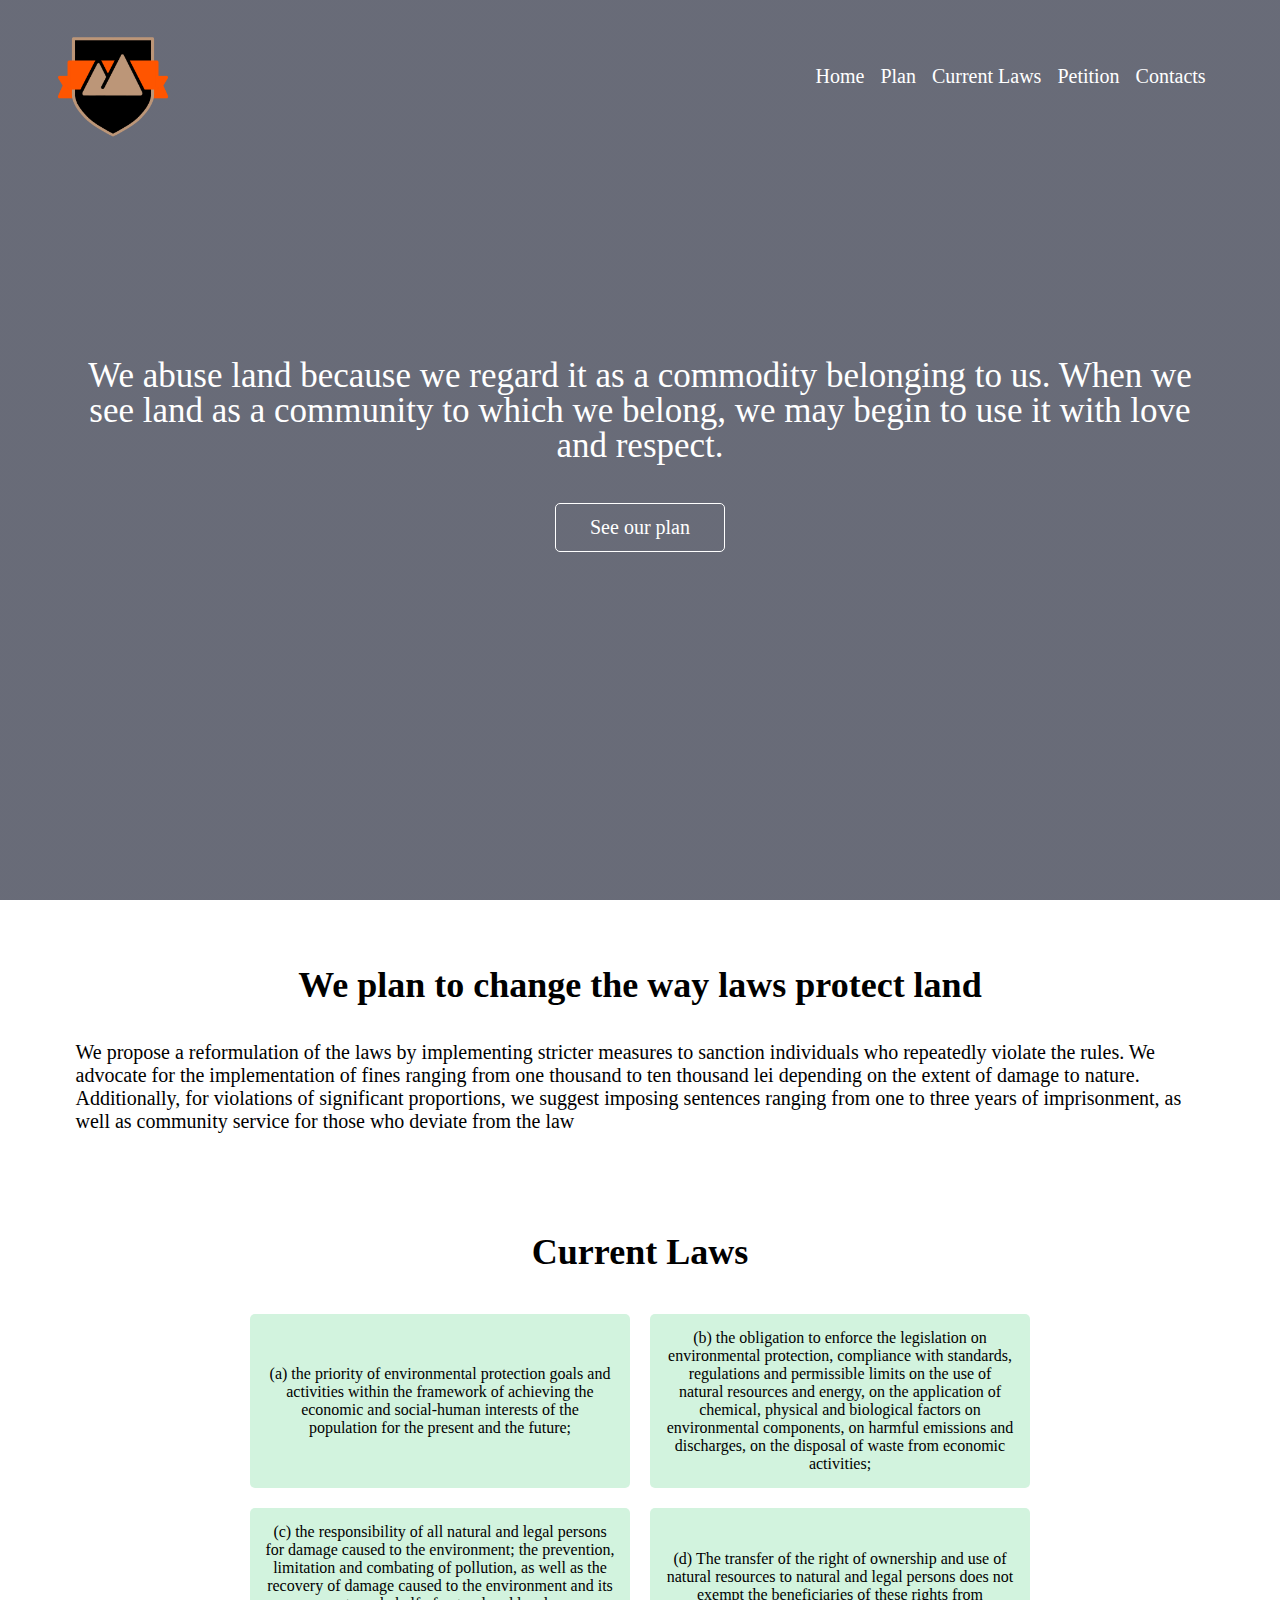
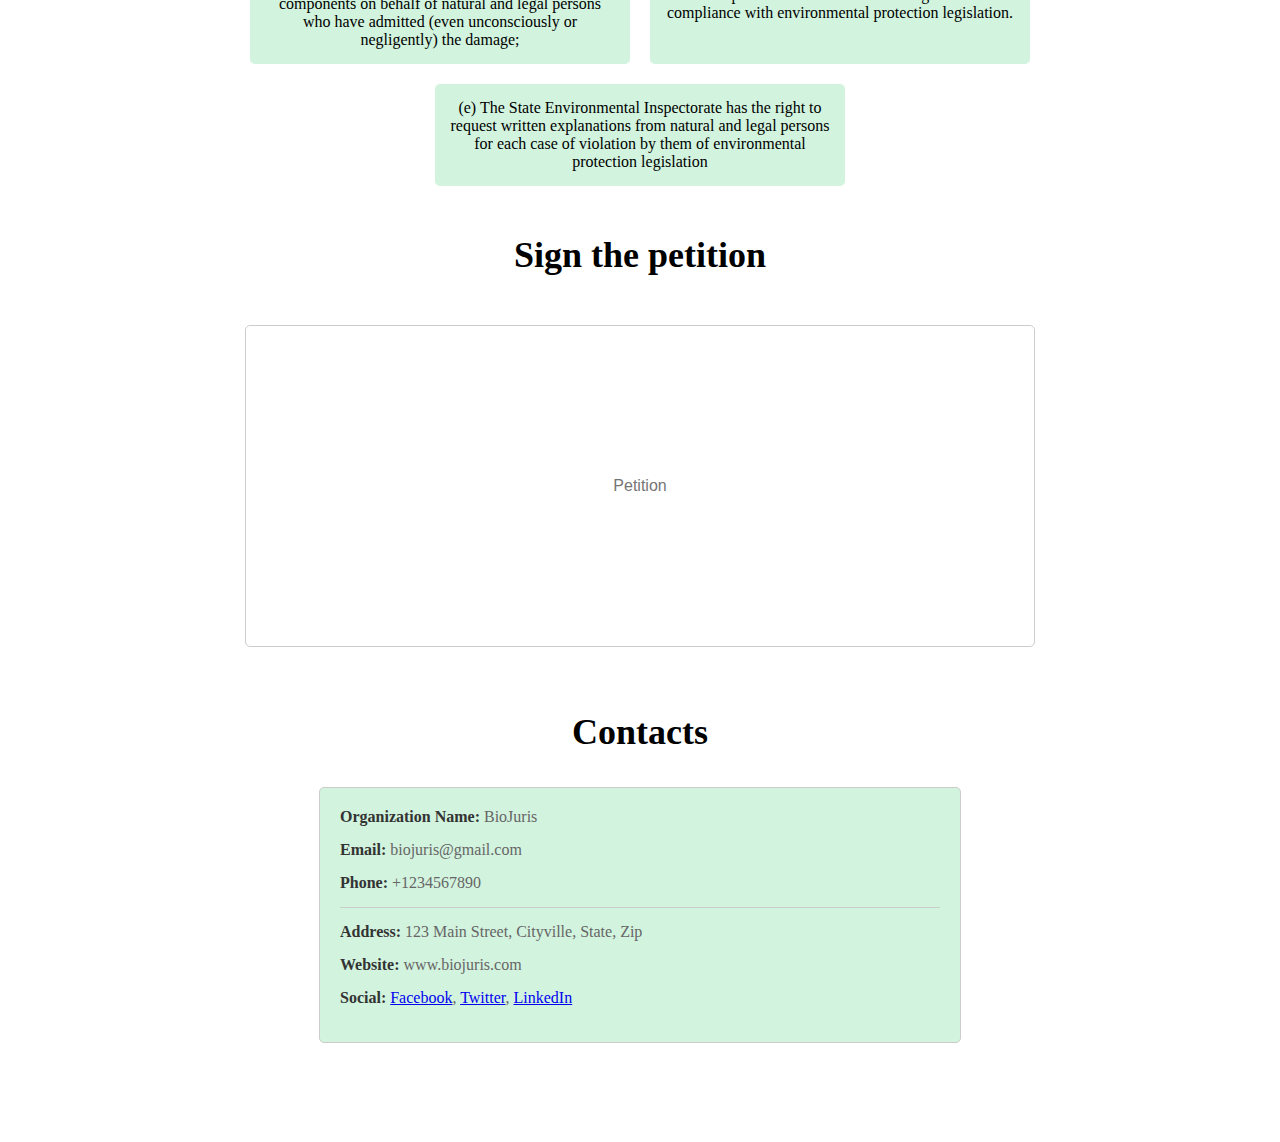
==== index.html @ b0d041f0 "Initial commit" ====
<!DOCTYPE html>
<html lang="en">
<head>
    <meta charset="UTF-8">
    <meta name="viewport" content="width=device-width, initial-scale=1.0">
    <title>BioJuris</title>
    <link rel="stylesheet" href="style.css">
    <link  rel="stylesheet" href="https://cdnjs.cloudflare.com/ajax/libs/font-awesome/6.5.2/css/all.min.css">
</head>
<body>
<!-- fonts 13:20-->
<section class="header">
    <video autoplay loop muted plays-inline class="back-video" id="myVideo">
        <source src="images/banner.mp4" type="video/mp4">
    </video>
    <nav>
        <a href="index.html"><img src="images/logo.png"></a>
        <div class="nav-links" id="navLinks">
            <i class="fa fa-times" onclick="hideMenu()"></i>
            <ul>
                <li><a href="Home">Home</a></li>
                <li><a href="Home">Plan</a></li>
                <li><a href="Home">Current Laws</a></li>
                <li><a href="Home">Petition</a></li>
                <li><a href="Home">Contacts</a></li>
            </ul>
        </div>
        <i class="fa fa-bars" onclick="showMenu()"></i>
    </nav>
    <div class="text-box">
        <p>We abuse land because we regard it as a commodity belonging to us. When we see land as a community to which we belong, we may begin to use it with love and respect.</p>
        <a href="" class="btn">See our plan</a>
    </div>
</section>
<section class="plan">
    <h1>We plan to change the way laws protect land</h1>
    <p>We propose a reformulation of the laws by implementing stricter measures to sanction individuals who repeatedly violate the rules. We advocate for the implementation of fines ranging from one thousand to ten thousand lei depending on the extent of damage to nature. Additionally, for violations of significant proportions, we suggest imposing sentences ranging from one to three years of imprisonment, as well as community service for those who deviate from the law</p>
</section>

<section class="laws">
    <h1>Current Laws</h1>
    <div class="container">
        <div class="row">
            <div class="law-col">
                <p>(a) the priority of environmental protection goals and activities within the framework of achieving the economic and social-human interests of the population for the present and the future;</p>
            </div>
            <div class="law-col">
                <p>(b) the obligation to enforce the legislation on environmental protection, compliance with standards, regulations and permissible limits on the use of natural resources and energy, on the application of chemical, physical and biological factors on environmental components, on harmful emissions and discharges, on the disposal of waste from economic activities;</p>
            </div>
        </div>
        <div class="row">
            <div class="law-col">
                <p>(c) the responsibility of all natural and legal persons for damage caused to the environment; the prevention, limitation and combating of pollution, as well as the recovery of damage caused to the environment and its components on behalf of natural and legal persons who have admitted (even unconsciously or negligently) the damage;</p>
            </div>
            <div class="law-col">
                <p>(d) The transfer of the right of ownership and use of natural resources to natural and legal persons does not exempt the beneficiaries of these rights from compliance with environmental protection legislation.</p>
            </div>
        </div>
        <div class="row-centered">
            <div class="law-col">
                <p>(e) The State Environmental Inspectorate has the right to request written explanations from natural and legal persons for each case of violation by them of environmental protection legislation</p>
            </div>
        </div>
    </div>
    
</section>

<section class="petition">
    <h1>Sign the petition</h1>
    <input type="text" class="textbox" placeholder="Petition">
    
</section>


<section class="contacts">
    <h1>Contacts</h1>
    <div class="contact-section">
        <div class="contact-details">
            <span class="contact-label">Organization Name:</span>
            <span class="contact-value">BioJuris</span>
        </div>
        <div class="contact-details">
            <span class="contact-label">Email:</span>
            <span class="contact-value">biojuris@gmail.com</span>
        </div>
        <div class="contact-details">
            <span class="contact-label">Phone:</span>
            <span class="contact-value">+1234567890</span>
        </div>
        <div class="separator"></div>
        <div class="contact-details">
            <span class="contact-label">Address:</span>
            <span class="contact-value">123 Main Street, Cityville, State, Zip</span>
        </div>
        <div class="contact-details">
            <span class="contact-label">Website:</span>
            <span class="contact-value">www.biojuris.com</span>
        </div>
        <div class="contact-details">
            <span class="contact-label">Social:</span>
            <span class="contact-value">
                <a href="https://www.facebook.com/example" target="_blank">Facebook</a>, 
                <a href="https://twitter.com/example" target="_blank">Twitter</a>, 
                <a href="https://www.linkedin.com/in/example" target="_blank">LinkedIn</a>
            </span>
        </div>
    </div>
</section>



<script>
   var navLinks = document.getElementById("navLinks");
   
   function showMenu(){
    navLinks.style.right ="0";
   }

   function hideMenu(){
    navLinks.style.right ="-200px";
   }
   var video = document.getElementById("myVideo");

// Function to change playback speed
function changeSpeed(speed) {
  // Set the playback rate
  video.playbackRate = speed;
}

// Example usage: Change playback speed to 1.5x
changeSpeed(0.75);
</script>
</body>
</html>
---- style.css ----
*{
    margin: 0;
    padding: 0;
}
h1{
    text-align: center;
}
.header{
    min-height: 100vh;
    width:100%;
    background-image: linear-gradient(rgba(4, 9, 30, 0.6), rgba(4,9,30,0.6)), url(images/banner.png);
    background-position: center;
    background-size: cover;
    position: relative;
}
.back-video{
    position: absolute;
    right: 0;
    bottom: 0;
    z-index: -1;
}
nav{
    display: flex;
    padding: 0% 3%;
    justify-content: space-between;
    align-items: center;
}
nav img{
    width: 150px;
}
.nav-links{
    flex: 1;
    text-align: right;
}
.nav-links ul li{
    list-style: none;
    display: inline-block;
    padding: 4px 6px;
    position: relative;
}
.nav-links ul li a{
    color: #fff;
    text-decoration: none;
    font-size: 20px;
}
.nav-links ul li::after{
    content: "";
    width: 0%;
    height: 2px;
    background: #3b6f4c;
    display: block;
    margin: auto;
    transition: 0.5s;
}
.nav-links ul li:hover::after{
    width: 100%;
}
.text-box{
    width: 90%;
    color: #fff;
    position: absolute;
    top: 50%;
    left: 50%;
    transform: translate(-50%,-50%);
    text-align: center;
}
.text-box p{
    margin: 10px 0 40px;
    font-size: 35px;
    line-height: 35px;
    color: #fff;
}
.btn{
    display: inline-block;
    text-decoration: none;
    color: #fff;
    border: 1px solid #fff;
    padding: 12px 34px;
    font-size: 20px;
    background: transparent;
    position: relative;
    cursor: pointer;
    border-radius: 5px;
}
.btn:hover{
    border: 1px solid #3b6f4c;
    background: #3b6f4c;
    transition: 0.5s;
}
nav .fa{
    display: none;
}
.nav-links ul{
    padding: 30px;
}

.plan{
    padding: 5%;
}
.plan p{
    font-size: 20px;
    padding: 3% 1%;
}

.laws{
    width: 80%;
    margin: auto;
    text-align: center;
}
.laws h1{
    padding-bottom: 3%;
}
h1{
    font-size: 36px;
    font-weight: 600;

}

.container {
    display: flex;
    flex-wrap: wrap;
    justify-content: space-between;
    max-width: 800px;
    margin: 0 auto;
}

.row {
    display: flex;
    justify-content: space-between;
    width: 100%;
}

.law-col {
    width: calc(50% - 20px);
    background-color: #d2f3de;
    padding: 15px;
    margin: 10px;
    border-radius: 5px;
    text-align: center;
    display: flex;
    align-items: center;
}

.petition h1{
    padding: 3%;
}
.petition {
    display: flex;
    flex-direction: column;
    align-items: center; 
}

.textbox {
    width: 60%; 
    height: 300px;
    padding: 10px;
    border: 1px solid #ccc;
    border-radius: 5px;
    margin-top: 10px;
    font-size: 16px;
    outline: none; 
    text-align: center;
}

.row-centered {
    display: flex;
    justify-content: center;
}
.contacts{
    padding: 5%;
}
.contact-section {
    width: 600px;
    margin: 3% auto;
    padding: 20px;
    border: 1px solid #ccc;
    border-radius: 5px;
    background-color: #d2f3de;
}

.contact-details {
    margin-bottom: 15px;
}

.contact-label {
    font-weight: bold;
    color: #333;
}

.contact-value {
    color: #666;
}

.separator {
    height: 1px;
    background-color: #ccc;
    margin: 15px 0;
}
@media(max-width:700px){
    .text-box p{
        font-size: 20px;
    }
    .nav-links ul li{
        display: block;
    }
    .nav-links{
        position: absolute;
        background: #f44336;
        height: 100vh;
        width: 200px;
        top: 0;
        right: -200px;
        text-align: left;
        z-index: 2;
        transition: 1s;
    }
    nav .fa{
        display: block;
        color: #fff;
        margin: 10px;
        font-size: 22px;
        cursor: pointer;
    }
    .law-col {
        width: calc(100% - 20px);
    }
}
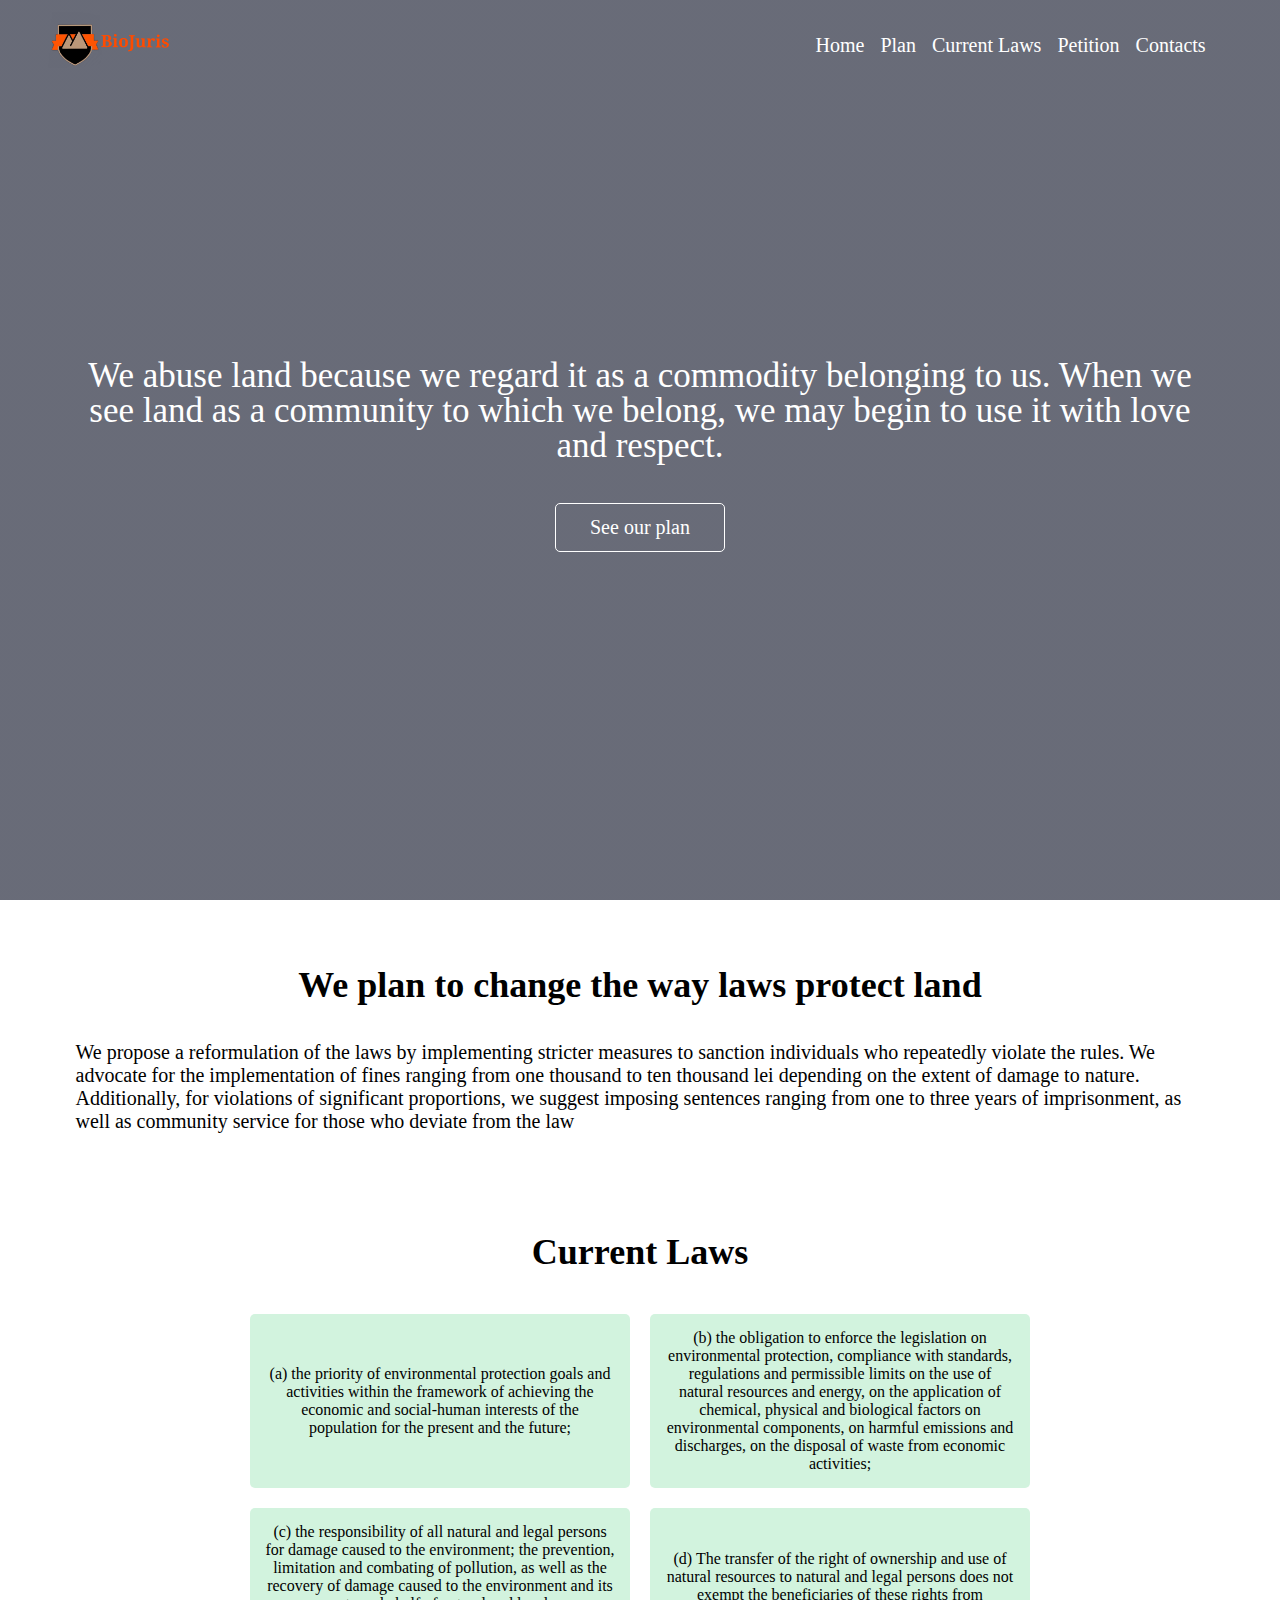
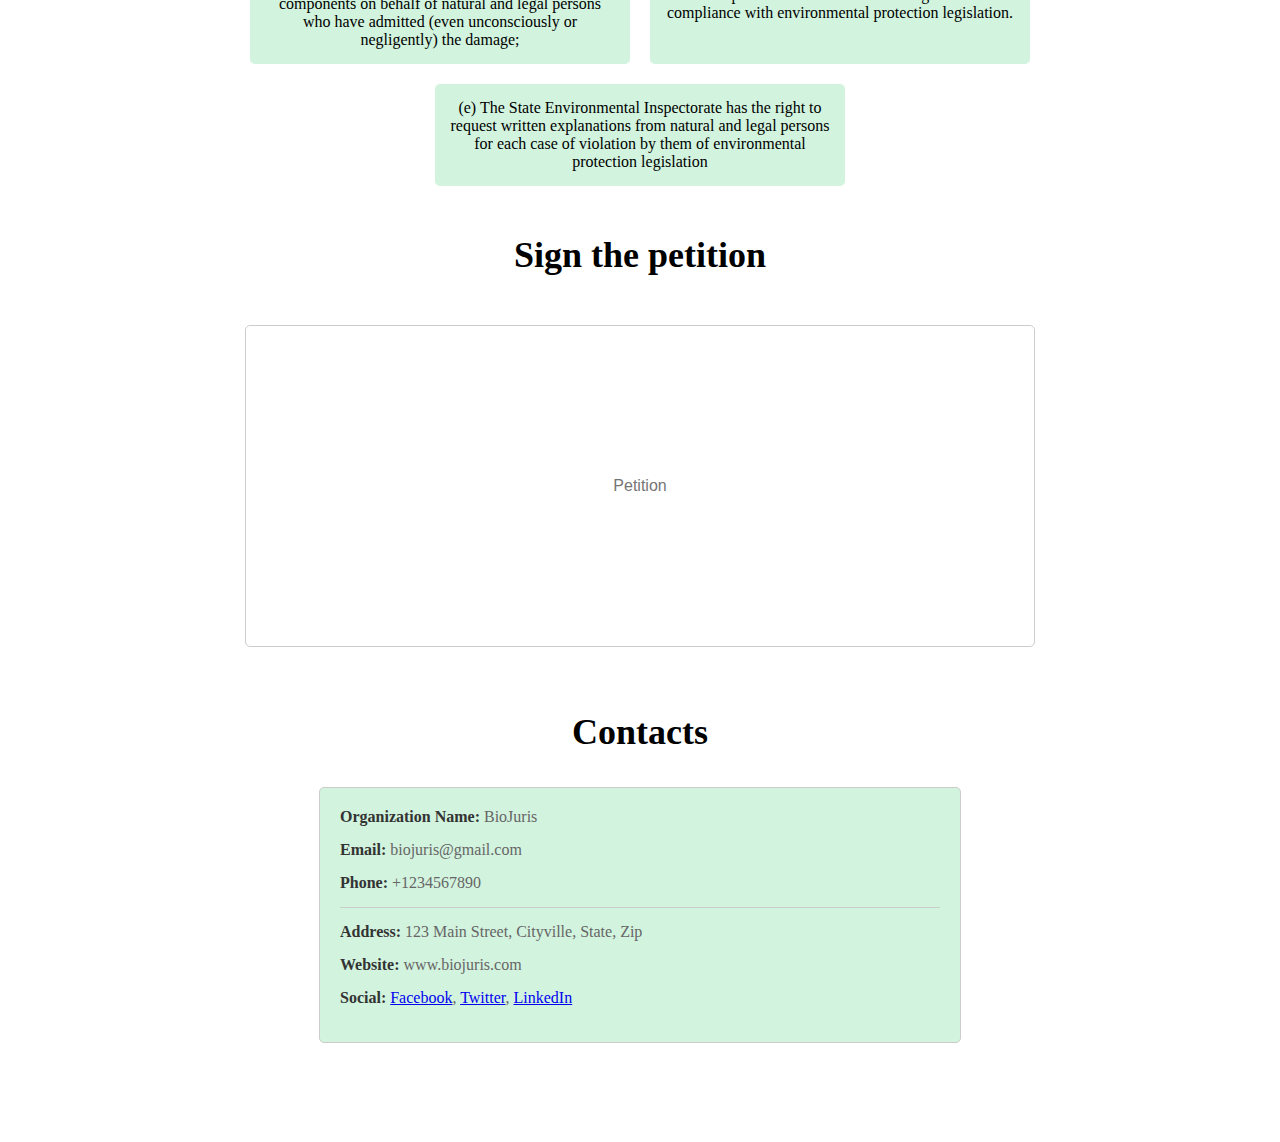
==== commit 390ea20b: "index + logo" ====
--- a/index.html
+++ b/index.html
@@ -6,6 +6,7 @@
     <title>BioJuris</title>
     <link rel="stylesheet" href="style.css">
     <link  rel="stylesheet" href="https://cdnjs.cloudflare.com/ajax/libs/font-awesome/6.5.2/css/all.min.css">
+    <link rel="icon" type="image/png" href="images/logo.png">
 </head>
 <body>
 <!-- fonts 13:20-->
@@ -14,7 +15,7 @@
         <source src="images/banner.mp4" type="video/mp4">
     </video>
     <nav>
-        <a href="index.html"><img src="images/logo.png"></a>
+        <a href="index.html"><img src="images/logo_text.png"></a>
         <div class="nav-links" id="navLinks">
             <i class="fa fa-times" onclick="hideMenu()"></i>
             <ul>
@@ -121,13 +122,10 @@
    }
    var video = document.getElementById("myVideo");
 
-// Function to change playback speed
 function changeSpeed(speed) {
-  // Set the playback rate
   video.playbackRate = speed;
 }
 
-// Example usage: Change playback speed to 1.5x
 changeSpeed(0.75);
 </script>
 </body>
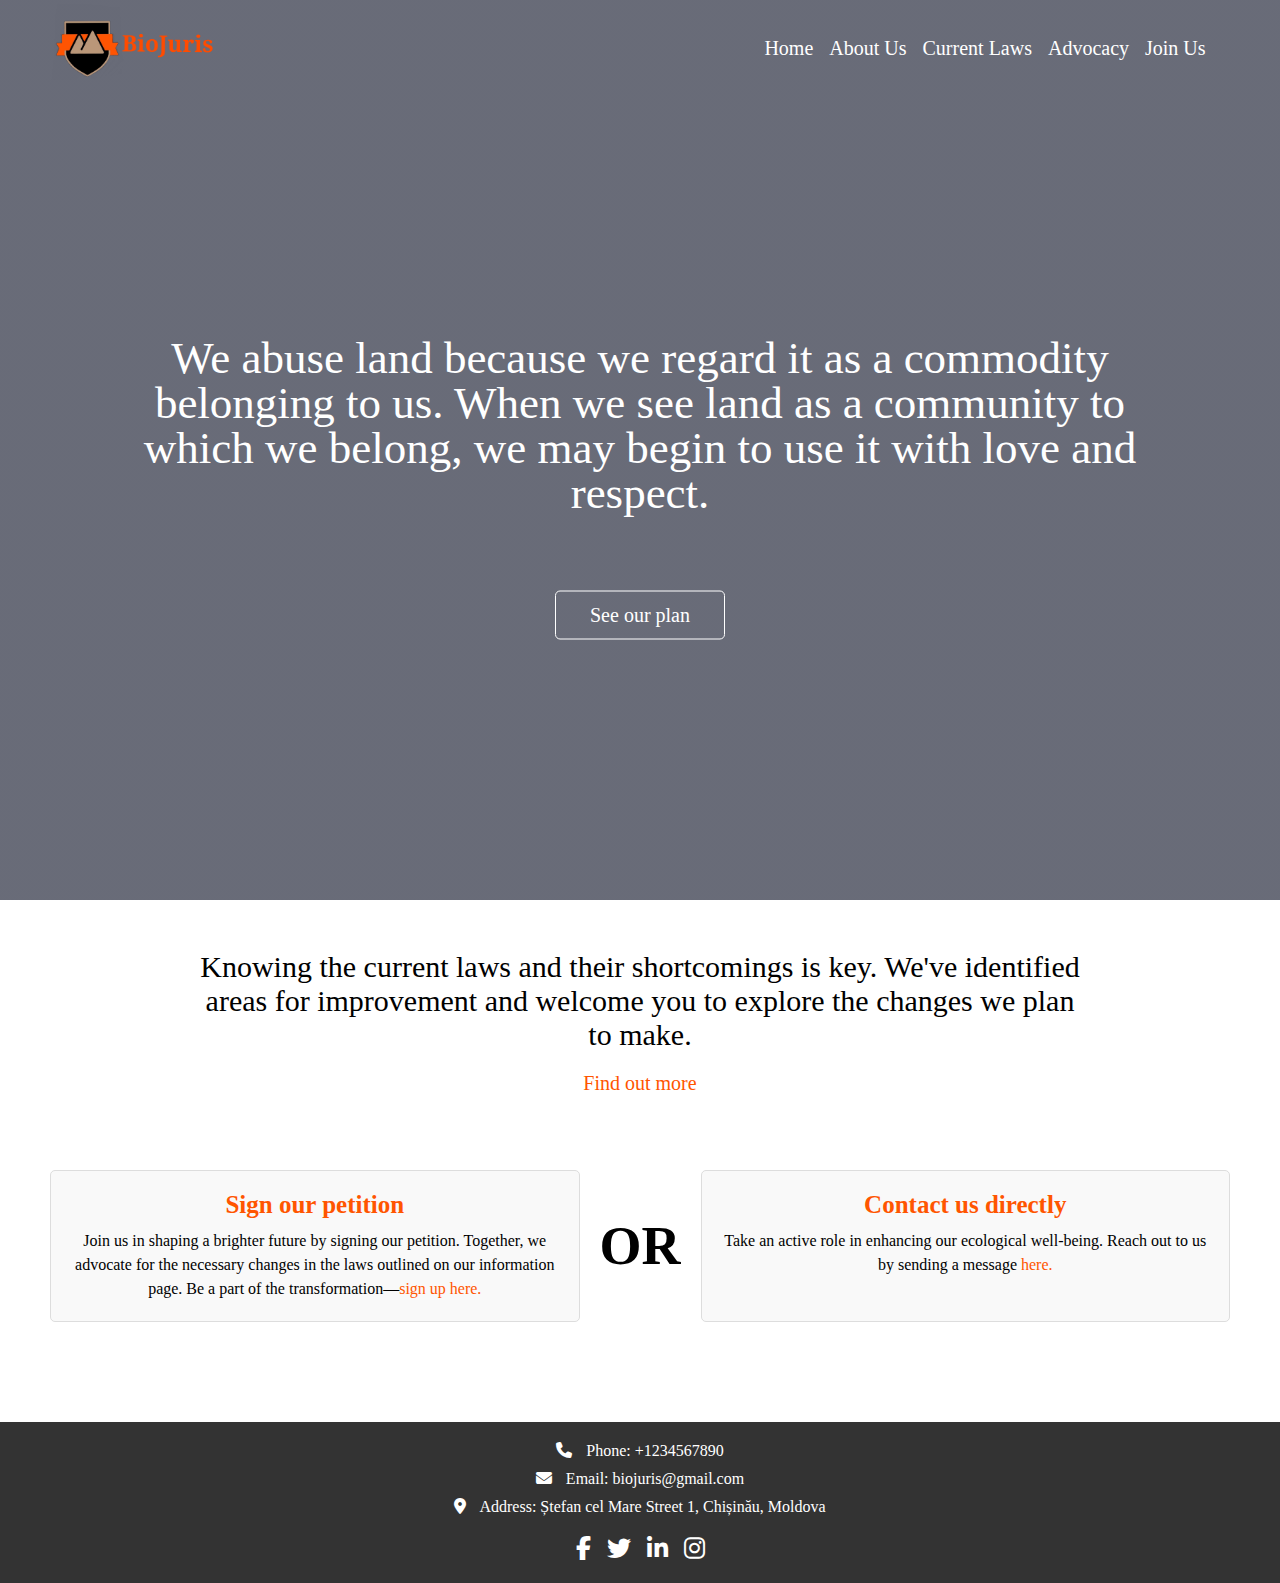
==== commit e4c6c779: "everything" ====
--- a/index.html
+++ b/index.html
@@ -11,7 +11,7 @@
 <body>
 <!-- fonts 13:20-->
 <section class="header">
-    <video autoplay loop muted plays-inline class="back-video" id="myVideo">
+    <video autoplay loop muted plays-inline class="back-video">
         <source src="images/banner.mp4" type="video/mp4">
     </video>
     <nav>
@@ -19,114 +19,64 @@
         <div class="nav-links" id="navLinks">
             <i class="fa fa-times" onclick="hideMenu()"></i>
             <ul>
-                <li><a href="Home">Home</a></li>
-                <li><a href="Home">Plan</a></li>
-                <li><a href="Home">Current Laws</a></li>
-                <li><a href="Home">Petition</a></li>
-                <li><a href="Home">Contacts</a></li>
+                <li><a href="index.html">Home</a></li>
+                <li><a href="pages/about.html">About Us</a></li>
+                <li><a href="pages/laws.html">Current Laws</a></li>
+                <li><a href="pages/advocacy.html">Advocacy</a></li>
+                <li><a href="pages/join.html">Join Us</a></li>
             </ul>
         </div>
         <i class="fa fa-bars" onclick="showMenu()"></i>
     </nav>
     <div class="text-box">
-        <p>We abuse land because we regard it as a commodity belonging to us. When we see land as a community to which we belong, we may begin to use it with love and respect.</p>
-        <a href="" class="btn">See our plan</a>
-    </div>
-</section>
-<section class="plan">
-    <h1>We plan to change the way laws protect land</h1>
-    <p>We propose a reformulation of the laws by implementing stricter measures to sanction individuals who repeatedly violate the rules. We advocate for the implementation of fines ranging from one thousand to ten thousand lei depending on the extent of damage to nature. Additionally, for violations of significant proportions, we suggest imposing sentences ranging from one to three years of imprisonment, as well as community service for those who deviate from the law</p>
-</section>
-
-<section class="laws">
-    <h1>Current Laws</h1>
-    <div class="container">
-        <div class="row">
-            <div class="law-col">
-                <p>(a) the priority of environmental protection goals and activities within the framework of achieving the economic and social-human interests of the population for the present and the future;</p>
-            </div>
-            <div class="law-col">
-                <p>(b) the obligation to enforce the legislation on environmental protection, compliance with standards, regulations and permissible limits on the use of natural resources and energy, on the application of chemical, physical and biological factors on environmental components, on harmful emissions and discharges, on the disposal of waste from economic activities;</p>
-            </div>
-        </div>
-        <div class="row">
-            <div class="law-col">
-                <p>(c) the responsibility of all natural and legal persons for damage caused to the environment; the prevention, limitation and combating of pollution, as well as the recovery of damage caused to the environment and its components on behalf of natural and legal persons who have admitted (even unconsciously or negligently) the damage;</p>
-            </div>
-            <div class="law-col">
-                <p>(d) The transfer of the right of ownership and use of natural resources to natural and legal persons does not exempt the beneficiaries of these rights from compliance with environmental protection legislation.</p>
-            </div>
-        </div>
-        <div class="row-centered">
-            <div class="law-col">
-                <p>(e) The State Environmental Inspectorate has the right to request written explanations from natural and legal persons for each case of violation by them of environmental protection legislation</p>
-            </div>
-        </div>
-    </div>
-    
-</section>
-
-<section class="petition">
-    <h1>Sign the petition</h1>
-    <input type="text" class="textbox" placeholder="Petition">
-    
-</section>
-
-
-<section class="contacts">
-    <h1>Contacts</h1>
-    <div class="contact-section">
-        <div class="contact-details">
-            <span class="contact-label">Organization Name:</span>
-            <span class="contact-value">BioJuris</span>
-        </div>
-        <div class="contact-details">
-            <span class="contact-label">Email:</span>
-            <span class="contact-value">biojuris@gmail.com</span>
-        </div>
-        <div class="contact-details">
-            <span class="contact-label">Phone:</span>
-            <span class="contact-value">+1234567890</span>
-        </div>
-        <div class="separator"></div>
-        <div class="contact-details">
-            <span class="contact-label">Address:</span>
-            <span class="contact-value">123 Main Street, Cityville, State, Zip</span>
-        </div>
-        <div class="contact-details">
-            <span class="contact-label">Website:</span>
-            <span class="contact-value">www.biojuris.com</span>
-        </div>
-        <div class="contact-details">
-            <span class="contact-label">Social:</span>
-            <span class="contact-value">
-                <a href="https://www.facebook.com/example" target="_blank">Facebook</a>, 
-                <a href="https://twitter.com/example" target="_blank">Twitter</a>, 
-                <a href="https://www.linkedin.com/in/example" target="_blank">LinkedIn</a>
-            </span>
-        </div>
+        <p class="index-caption">We abuse land because we regard it as a commodity belonging to us. When we see land as a community to which we belong, we may begin to use it with love and respect.</p>
+        <a href="pages/about.html" class="btn">See our plan</a>
     </div>
 </section>
 
+<section class="laws-home">
+    <p class="laws-hmain">Knowing the current laws and their shortcomings is key. We've identified areas for improvement and welcome you to explore the changes we plan to make.
+    </p>
+    <p class="find"><a href="pages/laws.html">Find out more</a></p>
+    </section>
 
+    <section class="homepage-section">
+        <div class="box">
+            <h2>Sign our petition</h2>
+            <p>Join us in shaping a brighter future by signing our petition. Together, we advocate for the necessary changes in the laws outlined on our information page. Be a part of the transformation—<a href="pages/advocacy.html" class="boxes-home">sign up here.</a></p>
+        </div>
+        <div class="or">
+            <h2>OR</h2>
+        </div>
+        <div class="box">
+            <h2>Contact us directly</h2>
+            <p>Take an active role in enhancing our ecological well-being. Reach out to us by sending a message <a href="pages/join.html" class="boxes-home">here.</a></p>
+        </div>
+    </section>
 
-<script>
-   var navLinks = document.getElementById("navLinks");
-   
-   function showMenu(){
-    navLinks.style.right ="0";
-   }
+<footer class="contact-footer">
+    <div class="contact-info">
+        <div class="info-item">
+            <i class="fas fa-phone"></i>
+            <span>Phone: +1234567890</span>
+        </div>
+        <div class="info-item">
+            <i class="fas fa-envelope"></i>
+            <span>Email: biojuris@gmail.com</span>
+        </div>
+        <div class="info-item">
+            <i class="fas fa-map-marker-alt"></i>
+            <span>Address: Ștefan cel Mare Street 1, Chișinău, Moldova</span>
+        </div>
+    </div>
+    <div class="social-links">
+        <a href="#" class="social-link"><i class="fab fa-facebook-f"></i></a>
+        <a href="#" class="social-link"><i class="fab fa-twitter"></i></a>
+        <a href="#" class="social-link"><i class="fab fa-linkedin-in"></i></a>
+        <a href="#" class="social-link"><i class="fab fa-instagram"></i></a>
+    </div>
+</footer>
 
-   function hideMenu(){
-    navLinks.style.right ="-200px";
-   }
-   var video = document.getElementById("myVideo");
-
-function changeSpeed(speed) {
-  video.playbackRate = speed;
-}
-
-changeSpeed(0.75);
-</script>
+<script src="script.js"></script>
 </body>
 </html>--- a/style.css
+++ b/style.css
@@ -19,6 +19,7 @@
     bottom: 0;
     z-index: -1;
 }
+/*Navbar*/
 nav{
     display: flex;
     padding: 0% 3%;
@@ -26,7 +27,7 @@
     align-items: center;
 }
 nav img{
-    width: 150px;
+    width: 200px;
 }
 .nav-links{
     flex: 1;
@@ -47,7 +48,7 @@
     content: "";
     width: 0%;
     height: 2px;
-    background: #3b6f4c;
+    background: #ff5500;
     display: block;
     margin: auto;
     transition: 0.5s;
@@ -64,10 +65,10 @@
     transform: translate(-50%,-50%);
     text-align: center;
 }
-.text-box p{
-    margin: 10px 0 40px;
-    font-size: 35px;
-    line-height: 35px;
+.index-caption{
+    margin: 75px;
+    font-size: 45px;
+    line-height: 45px;
     color: #fff;
 }
 .btn{
@@ -83,9 +84,8 @@
     border-radius: 5px;
 }
 .btn:hover{
-    border: 1px solid #3b6f4c;
-    background: #3b6f4c;
-    transition: 0.5s;
+    background: #ff5500;
+    transition: 0.25s;
 }
 nav .fa{
     display: none;
@@ -93,109 +93,422 @@
 .nav-links ul{
     padding: 30px;
 }
-
-.plan{
-    padding: 5%;
-}
-.plan p{
+/*Home*/
+.laws-home{
+    padding: 50px 200px 75px 200px;
+    text-align: center;}
+.laws-hmain{
+    font-size: 30px;
+    padding-bottom: 20px;
+}
+.find a{
     font-size: 20px;
-    padding: 3% 1%;
-}
-
-.laws{
-    width: 80%;
-    margin: auto;
-    text-align: center;
-}
-.laws h1{
-    padding-bottom: 3%;
-}
-h1{
+    cursor: pointer;
+    color: #ff5500;
+    text-decoration: none;
+}
+.find a:hover{
+    color: #ffaf87;
+}
+
+.homepage-section {
+    display: flex;
+    justify-content: space-between;
+    padding: 0px 50px 100px 50px;
+}
+
+.box {
+    flex: 0 1 48%; 
+    background-color: #f9f9f9;
+    border: 1px solid #ddd;
+    padding: 20px;
+    border-radius: 5px;
+    text-align: center;
+}
+
+.box h2 {
+    font-size: 25px;
+    margin-bottom: 10px;
+    text-align: center;
+    color: #ff5500;
+}
+
+.box p {
+    font-size: 16px;
+    line-height: 1.5;
+}
+
+.or {
+    display: flex;
+    align-items: center;
+    justify-content: center;
     font-size: 36px;
-    font-weight: 600;
-
-}
-
-.container {
-    display: flex;
-    flex-wrap: wrap;
-    justify-content: space-between;
+    margin: 0 20px;
+}
+
+.or h2 {
+    margin: 0;
+}
+
+.boxes-home{
+    text-decoration: none;
+    color: #ff5500;
+}
+
+.boxes-home:hover{
+    color: #ffaf87;
+}
+/*About Us*/
+
+.about-main{
+    font-size: 35px;
+    color: #ff5500;
+    padding: 15px;
+}
+
+.about-middle{
+    font-size: 27.5px;
+    text-align: justify;
+    padding: 25px;
+}
+
+.about-caption{
+    font-size: 20px;
+    padding: 20px;
+    color: #ff5500;
+}
+
+.about-gallery {
+    text-align: center;
+    padding: 50px 150px;
+}
+
+.about-gallery h2 {
+    margin-bottom: 30px;
+    font-weight: 525;
+    font-size: 30px;
+}
+
+.gallery-container {
+    display: grid;
+    grid-template-columns: repeat(3, 1fr);
+    grid-auto-rows: auto;
+    gap: 25px; 
+}
+
+.gallery-item img {
+    width: 100%;
+    height: auto;
+    object-fit: cover;
+}
+
+.team {
+    text-align: center;
+    padding: 50px;
+}
+
+.team h2 {
+    margin-bottom: 20px;
+    font-size: 30px;
+    color: #ff5500;
+}
+
+.team-container {
+    display: flex;
+    flex-direction: column;
+    align-items: center;
+}
+
+.team-row {
+    display: flex;
+    justify-content: center;
+    margin-bottom: 20px;
+}
+
+.team-member {
+    width: 200px;
+    padding: 20px;
+    margin: 10px;
+    background-color: #f9f9f9;
+    border-radius: 5px;
+    box-shadow: 0 0 10px rgba(0, 0, 0, 0.1);
+}
+
+.team-member h3 {
+    margin-top: 0;
+}
+
+.partners-section {
+    padding: 30px 200px 150px 200px;
+}
+
+.partner-content {
+    display: flex;
+    flex-direction: row;
+    align-items: center;
+}
+
+.partner-text {
+    flex: 1;
+    font-size: 23px;
+    line-height: 1.5;
+}
+
+.partners-section h2{
+    color: #ff5500;
+    font-size: 30px;
+    text-align: center;
+    padding-bottom: 30px;
+}
+
+.partner-image {
+    flex: 1;
+    text-align: center;
+}
+
+.partner-image img {
+    max-width: 100%;
+    height: auto;
+}
+/*Current Laws*/
+.infographic-container {
     max-width: 800px;
-    margin: 0 auto;
-}
-
-.row {
-    display: flex;
+    height: 440px;
+    margin: 30px auto 95px auto;
+    padding: 30px;
+    border-radius: 10px;
+    background-color: #f9f9f9;
+    box-shadow: 0px 0px 10px rgba(0, 0, 0, 0.1);
+    transition: 0.5s;
+}
+.infographic-container:hover{
+    box-shadow: 0 0 100px rgba(126, 126, 126, 0.5);
+    transition: 0.25s;
+}
+.laws-title{
+    font-weight: bold;
+    text-align: center;
+    font-size: 30px;
+    padding-bottom: 10px;
+}
+.tabs {
+    display: flex;
+    justify-content: space-around;
+    margin-bottom: 5px;
+}
+
+.tab{
+    padding: 10px 20px;
+    border: none;
+    background-color: transparent;
+    cursor: pointer;
+    transition: background-color 0.3s ease;
+    border-radius: 10px;
+}
+
+.tab:hover {
+    background-color: #ffdac7;
+}
+
+.tab-content {
+    display: none;
+}
+
+.tab-content.active {
+    display: flex;
+    align-items: center;
     justify-content: space-between;
     width: 100%;
 }
 
-.law-col {
-    width: calc(50% - 20px);
-    background-color: #d2f3de;
-    padding: 15px;
-    margin: 10px;
-    border-radius: 5px;
-    text-align: center;
-    display: flex;
-    align-items: center;
-}
-
-.petition h1{
-    padding: 3%;
-}
-.petition {
+
+.tab-text {
+    flex: 1;
+    text-align: justify;
+    font-size: 15px;
+}
+.tab-text h2{
+    text-align: center;
+    padding-bottom: 10px;
+}
+
+.tab-icon {
+    margin-left: 10px;
+    width: 27%;
+    text-align: center;
+    color: #ff5500;
+}
+
+/*Advocacy*/
+.petition-container {
+    max-width: 600px;
+    margin: 0 auto 44px auto;
+    padding: 20px;
+    background-color: #fff;
+    border-radius: 10px;
+    box-shadow: 0px 0px 10px rgba(0, 0, 0, 0.1);
+    transition: 0.5s;
+}
+.petition-container:hover{
+    box-shadow: 0 0 100px rgba(126, 126, 126, 0.5);
+    transition: 0.25s;
+}
+
+
+.petition-title {
+    text-align: center;
+    margin-bottom: 20px;
+    color: #333;
+    font-size: 30px;
+}
+
+.petition-form {
     display: flex;
     flex-direction: column;
-    align-items: center; 
-}
-
-.textbox {
-    width: 60%; 
-    height: 300px;
+}
+
+.form-group {
+    margin-bottom: 15px;
+}
+
+.form-label {
+    font-weight: bold;
+    color: #666;
+}
+
+.form-input {
+    width: 96%;
     padding: 10px;
     border: 1px solid #ccc;
     border-radius: 5px;
-    margin-top: 10px;
     font-size: 16px;
-    outline: none; 
-    text-align: center;
-}
-
-.row-centered {
-    display: flex;
-    justify-content: center;
-}
-.contacts{
-    padding: 5%;
-}
-.contact-section {
-    width: 600px;
-    margin: 3% auto;
+}
+
+.form-button {
+    width: 100%;
+    padding: 10px;
+    border: none;
+    border-radius: 5px;
+    font-size: 20px;
+    background-color: #ff5500;
+    color: white;
+    cursor: pointer;
+}
+
+.form-button:hover {
+    background-color: #f98449;
+    transition: 0.25s;
+}
+
+/*Join Us*/
+.contact-container {
+    max-width: 650px;
+    margin: 50px auto;
     padding: 20px;
+    border-radius: 10px;
+    background-color: #f9f9f9;
+    box-shadow: 0px 0px 10px rgba(0, 0, 0, 0.1);
+    transition: 0.5s;
+}
+
+.contact-container:hover{
+    box-shadow: 0 0 100px rgba(126, 126, 126, 0.5);
+    transition: 0.25s;
+}
+
+.contact-info {
+    text-align: center;
+}
+
+.contact-info h1{
+    padding-bottom: 30px;
+}
+
+.contact-row {
+    display: flex;
+    justify-content: space-between;
+    margin-bottom: 10px;
+}
+
+.contact-item {
+    width: 48%;
+    display: flex;
+    align-items: center;
+    color: #333;
+}
+
+.contact-item i {
+    margin-right: 10px;
+}
+
+.contact-form {
+    margin-top: 30px;
+    text-align: center;
+}
+
+.contact-form h2{
+    padding-bottom: 15px;
+}
+
+.message-input {
+    width: 96%;
+    height: 150px;
+    margin-bottom: 10px;
+    padding: 10px;
     border: 1px solid #ccc;
     border-radius: 5px;
-    background-color: #d2f3de;
-}
-
-.contact-details {
-    margin-bottom: 15px;
-}
-
-.contact-label {
-    font-weight: bold;
-    color: #333;
-}
-
-.contact-value {
-    color: #666;
-}
-
-.separator {
-    height: 1px;
-    background-color: #ccc;
-    margin: 15px 0;
-}
+    resize: none;
+}
+
+.submit-button {
+    padding: 10px 20px;
+    background-color: #ff5500;
+    color: white;
+    border: none;
+    border-radius: 5px;
+    cursor: pointer;
+}
+
+.submit-button:hover {
+    background-color: #f98449;
+    transition: 0.25s;
+}
+
+/*Contact Footer*/
+.contact-footer {
+    background-color: #333;
+    color: #fff;
+    padding: 20px 0;
+    text-align: center;
+}
+
+.contact-info {
+    margin-bottom: 20px;
+}
+
+.info-item {
+    margin-bottom: 10px;
+}
+
+.info-item i {
+    margin-right: 10px;
+}
+
+.social-links {
+    font-size: 24px;
+}
+
+.social-link {
+    color: #fff;
+    margin: 0 5px;
+}
+
+.social-link:hover {
+    color: #ccc;
+}
+
+
+/*Responsive*/
 @media(max-width:700px){
     .text-box p{
         font-size: 20px;
